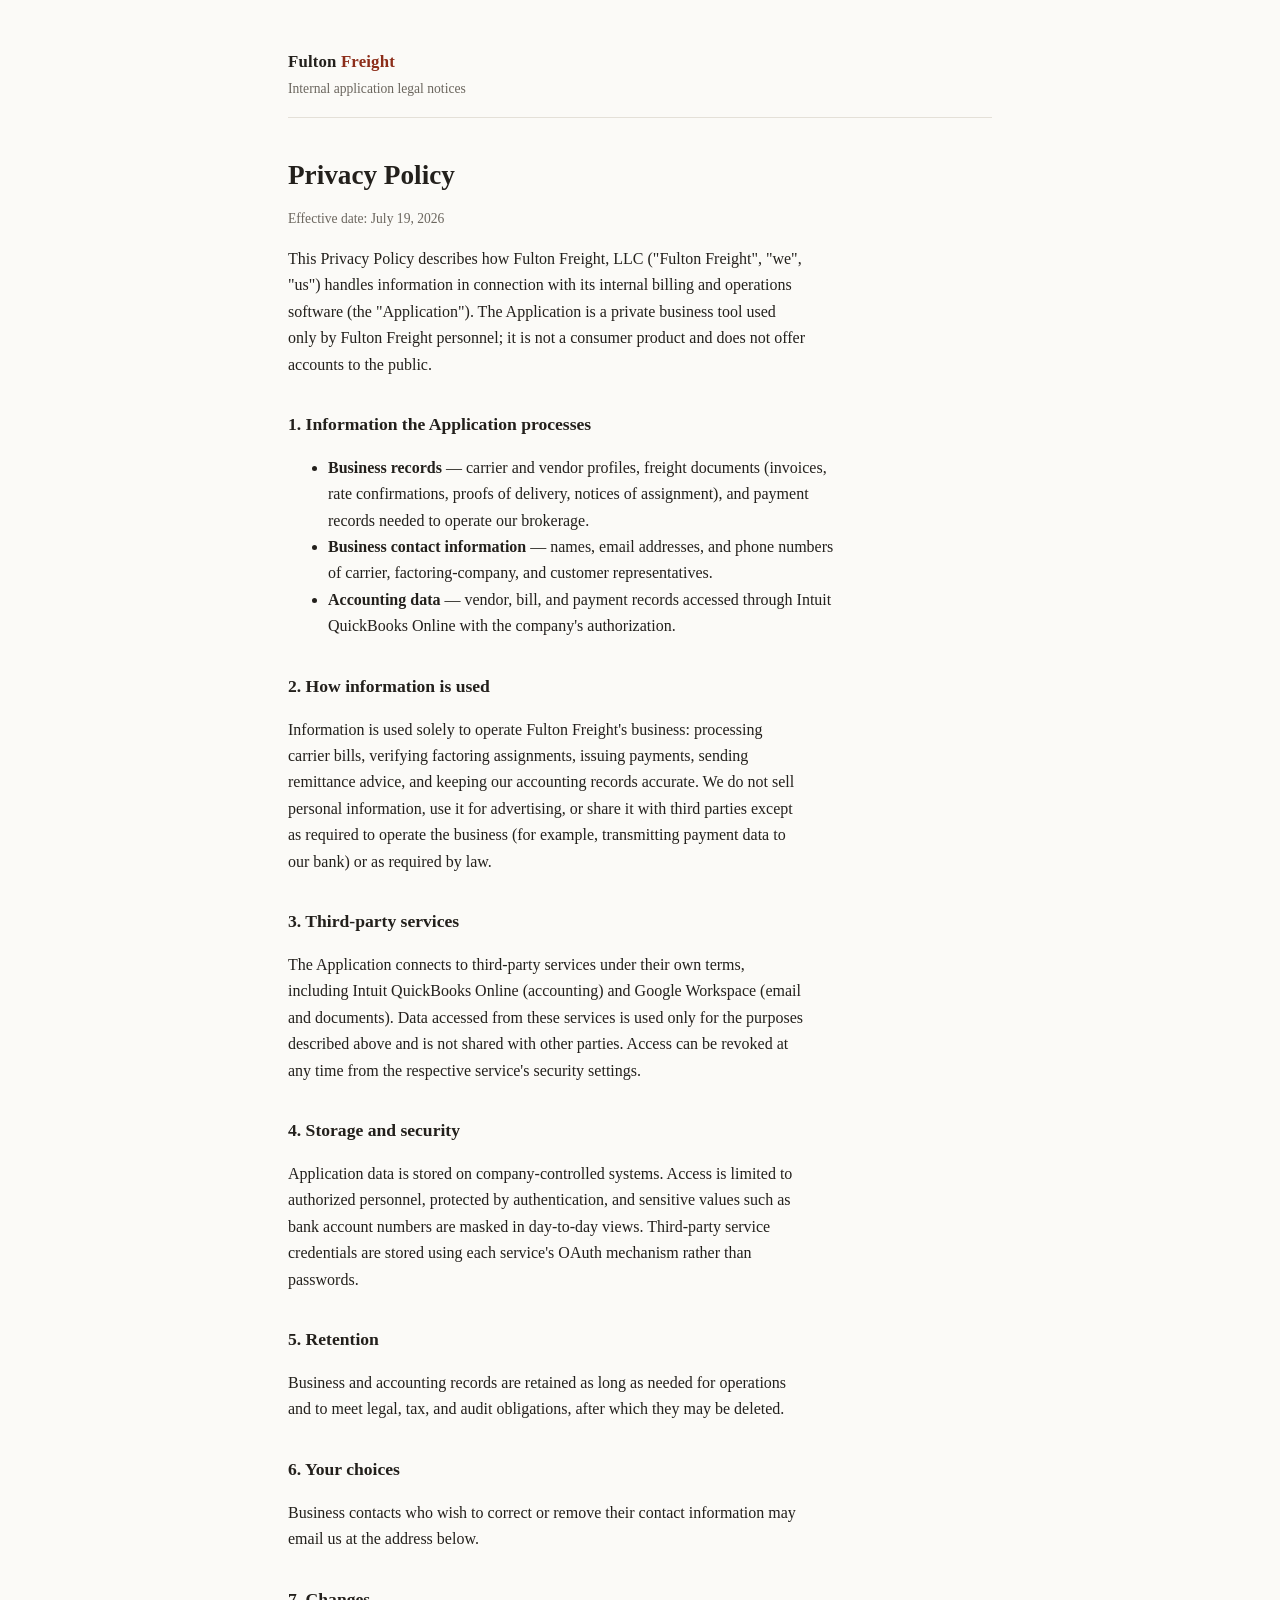
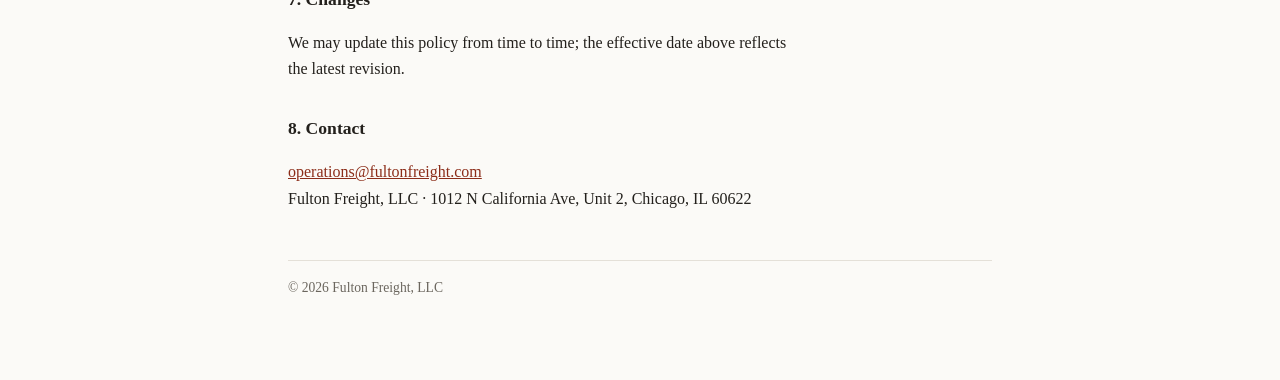
==== privacy.html @ 10259112 "Fulton Freight app pages: EULA, privacy policy, QBO OAuth forwarder Static pages served at app.fulto" ====
<!doctype html>
<html lang="en">
<head>
<meta charset="utf-8">
<meta name="viewport" content="width=device-width, initial-scale=1">
<title>Privacy Policy — Fulton Freight Billing Tools</title>
<link rel="stylesheet" href="assets/site.css">
</head>
<body>
<header class="site">
  <div class="wordmark">Fulton <span>Freight</span></div>
  <div class="doc-meta">Internal application legal notices</div>
</header>
<main>
<h1>Privacy Policy</h1>
<p class="doc-meta">Effective date: July 19, 2026</p>

<p>This Privacy Policy describes how Fulton Freight, LLC ("Fulton Freight",
"we", "us") handles information in connection with its internal billing and
operations software (the "Application"). The Application is a private
business tool used only by Fulton Freight personnel; it is not a consumer
product and does not offer accounts to the public.</p>

<h2>1. Information the Application processes</h2>
<ul>
  <li><b>Business records</b> — carrier and vendor profiles, freight
  documents (invoices, rate confirmations, proofs of delivery, notices of
  assignment), and payment records needed to operate our brokerage.</li>
  <li><b>Business contact information</b> — names, email addresses, and phone
  numbers of carrier, factoring-company, and customer representatives.</li>
  <li><b>Accounting data</b> — vendor, bill, and payment records accessed
  through Intuit QuickBooks Online with the company's authorization.</li>
</ul>

<h2>2. How information is used</h2>
<p>Information is used solely to operate Fulton Freight's business:
processing carrier bills, verifying factoring assignments, issuing payments,
sending remittance advice, and keeping our accounting records accurate. We do
not sell personal information, use it for advertising, or share it with
third parties except as required to operate the business (for example,
transmitting payment data to our bank) or as required by law.</p>

<h2>3. Third-party services</h2>
<p>The Application connects to third-party services under their own terms,
including Intuit QuickBooks Online (accounting) and Google Workspace (email
and documents). Data accessed from these services is used only for the
purposes described above and is not shared with other parties. Access can be
revoked at any time from the respective service's security settings.</p>

<h2>4. Storage and security</h2>
<p>Application data is stored on company-controlled systems. Access is
limited to authorized personnel, protected by authentication, and sensitive
values such as bank account numbers are masked in day-to-day views.
Third-party service credentials are stored using each service's OAuth
mechanism rather than passwords.</p>

<h2>5. Retention</h2>
<p>Business and accounting records are retained as long as needed for
operations and to meet legal, tax, and audit obligations, after which they
may be deleted.</p>

<h2>6. Your choices</h2>
<p>Business contacts who wish to correct or remove their contact information
may email us at the address below.</p>

<h2>7. Changes</h2>
<p>We may update this policy from time to time; the effective date above
reflects the latest revision.</p>

<h2>8. Contact</h2>
<p><a href="mailto:operations@fultonfreight.com">operations@fultonfreight.com</a><br>
Fulton Freight, LLC · 1012 N California Ave, Unit 2, Chicago, IL 60622</p>
</main>
<div class="footer">© 2026 Fulton Freight, LLC</div>
</body>
</html>
---- assets/site.css ----
:root {
  --paper: #fbfaf7;
  --ink: #23201c;
  --muted: #6b665e;
  --line: #e4e0d8;
  --accent: #8c2d19;
}
@media (prefers-color-scheme: dark) {
  :root { --paper: #1b1916; --ink: #ece8e1; --muted: #a29b90; --line: #37332d; --accent: #d96a4a; }
}
* { box-sizing: border-box; }
body {
  margin: 0;
  background: var(--paper);
  color: var(--ink);
  font: 16px/1.65 Georgia, 'Times New Roman', serif;
  padding: 3rem 1.25rem 5rem;
}
main { max-width: 44rem; margin: 0 auto; }
header.site { max-width: 44rem; margin: 0 auto 2.5rem; border-bottom: 1px solid var(--line); padding-bottom: 1rem; }
.wordmark { font-weight: 700; letter-spacing: 0.01em; font-size: 1.05rem; }
.wordmark span { color: var(--accent); }
.doc-meta { color: var(--muted); font-size: 0.85rem; margin-top: 0.15rem; }
h1 { font-size: 1.7rem; line-height: 1.25; margin: 0 0 1rem; text-wrap: balance; }
h2 { font-size: 1.1rem; margin: 2rem 0 0.5rem; }
p, li { max-width: 65ch; }
a { color: var(--accent); }
.footer { max-width: 44rem; margin: 3rem auto 0; padding-top: 1rem; border-top: 1px solid var(--line); color: var(--muted); font-size: 0.85rem; }
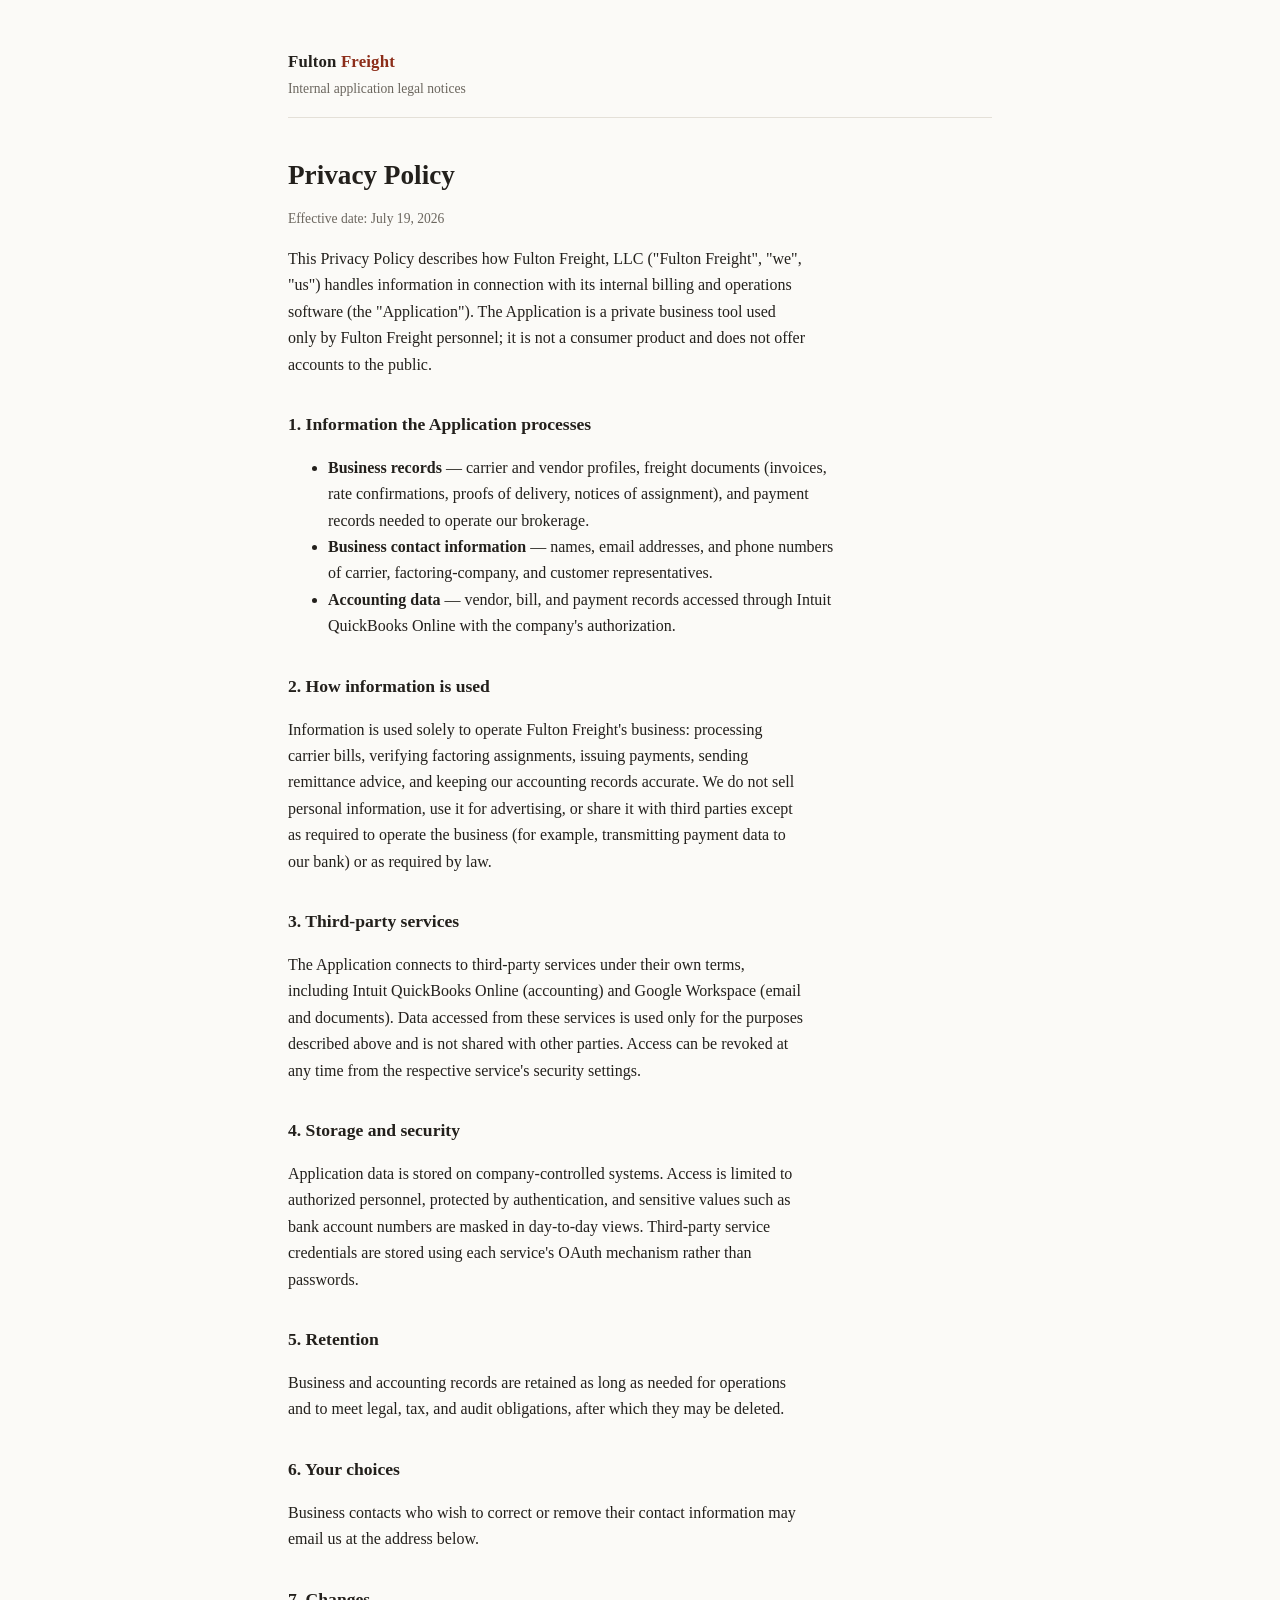
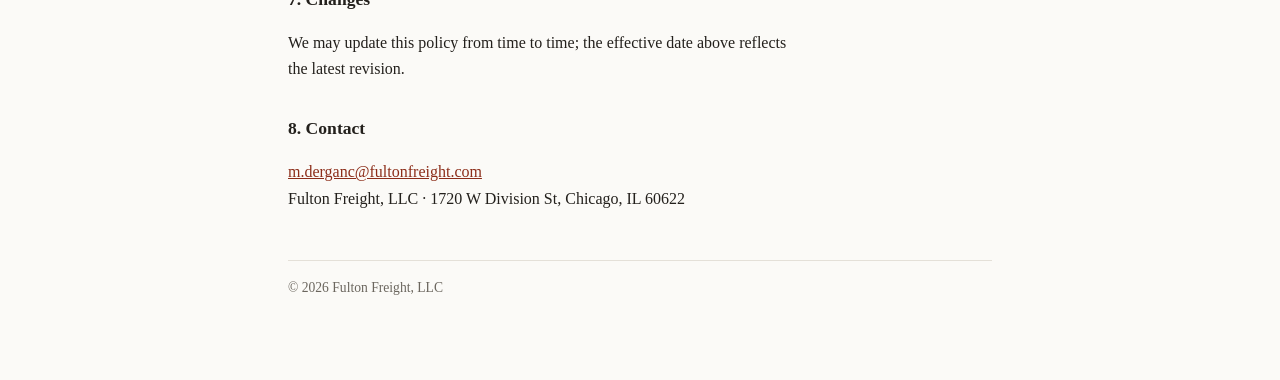
==== commit b30d2207: "Update contact email and company address Co-Authored-By: Claude Fable 5 <noreply@anthropic.com>" ====
--- a/privacy.html
+++ b/privacy.html
@@ -68,8 +68,8 @@
 reflects the latest revision.</p>
 
 <h2>8. Contact</h2>
-<p><a href="mailto:operations@fultonfreight.com">operations@fultonfreight.com</a><br>
-Fulton Freight, LLC · 1012 N California Ave, Unit 2, Chicago, IL 60622</p>
+<p><a href="mailto:m.derganc@fultonfreight.com">m.derganc@fultonfreight.com</a><br>
+Fulton Freight, LLC · 1720 W Division St, Chicago, IL 60622</p>
 </main>
 <div class="footer">© 2026 Fulton Freight, LLC</div>
 </body>
